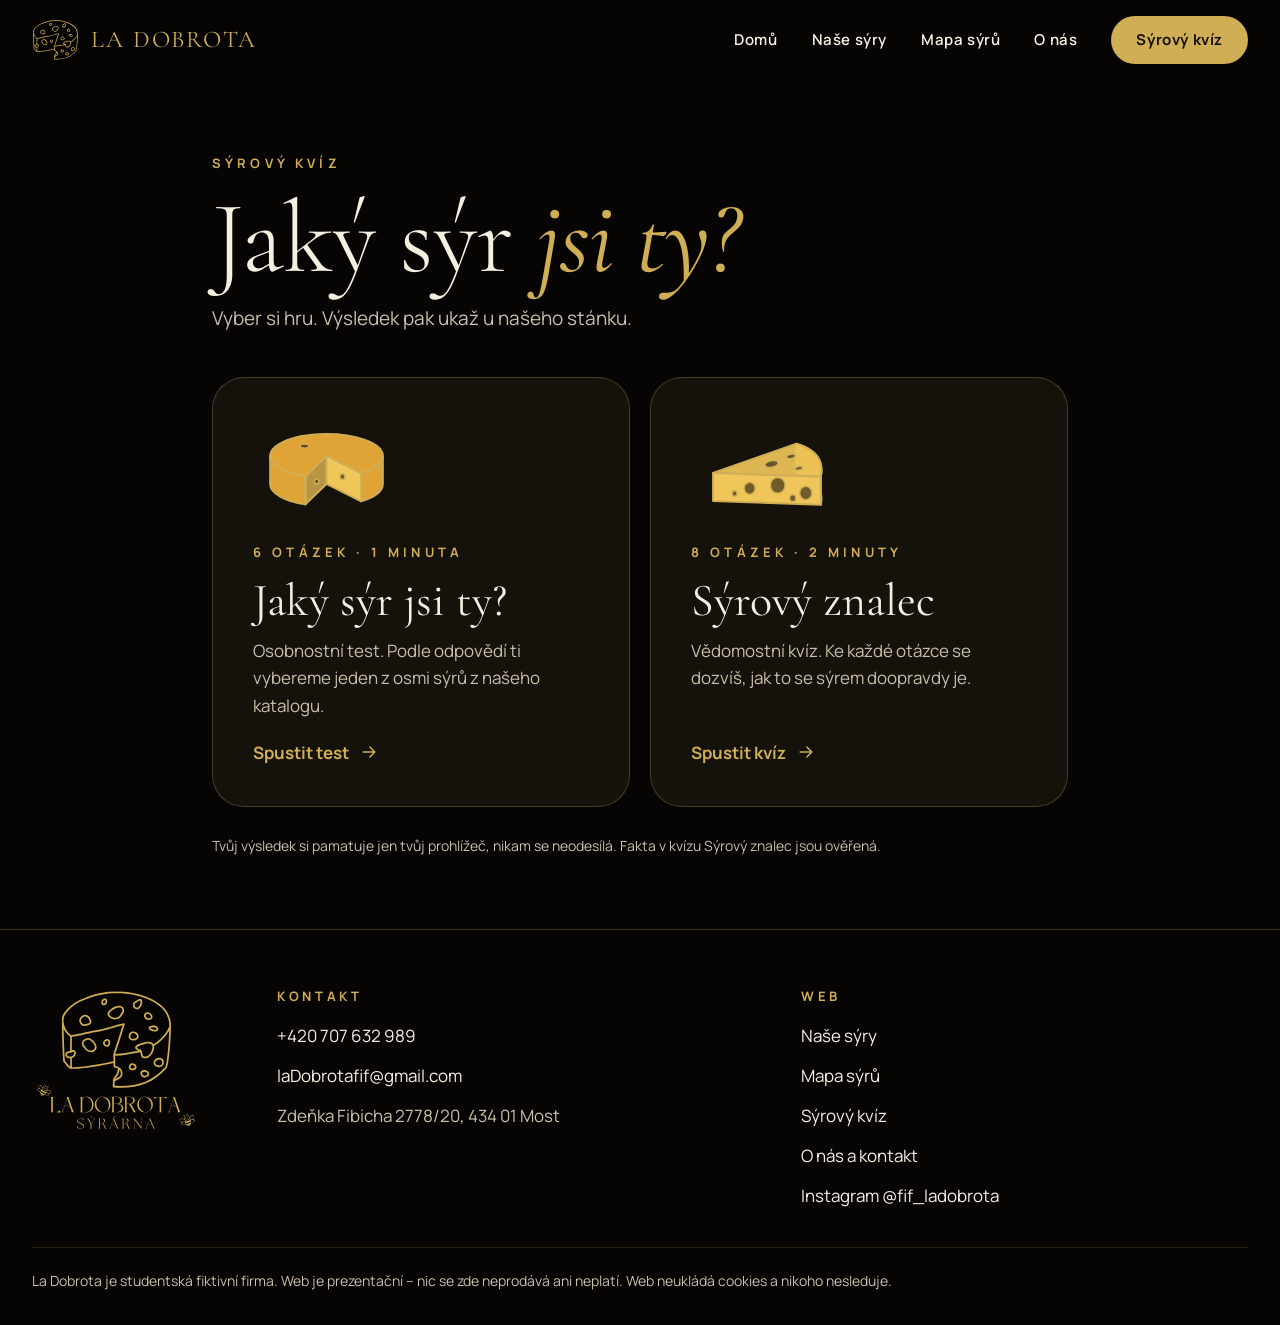
==== kviz/index.html @ 50d4733d "Build the La Dobrota site: 3D cheese, catalogue, map, quiz Multi-page static site for ladobrota.page" ====
<!doctype html>
<html lang="cs">
<head>
<meta charset="utf-8">
<meta name="viewport" content="width=device-width, initial-scale=1">
<title>Sýrový kvíz – La Dobrota</title>
<meta name="description" content="Jaký sýr jsi ty? Osobnostní test a vědomostní kvíz Sýrový znalec od sýrárny La Dobrota.">
<meta name="theme-color" content="#060504">
<link rel="canonical" href="https://ladobrota.pages.dev/kviz/">
<meta property="og:type" content="website">
<meta property="og:locale" content="cs_CZ">
<meta property="og:site_name" content="La Dobrota – sýrárna">
<meta property="og:title" content="Sýrový kvíz – La Dobrota">
<meta property="og:description" content="Jaký sýr jsi ty? Osobnostní test a vědomostní kvíz Sýrový znalec od sýrárny La Dobrota.">
<meta property="og:url" content="https://ladobrota.pages.dev/kviz/">
<meta property="og:image" content="https://ladobrota.pages.dev/assets/img/og.png">
<link rel="icon" href="/favicon.svg" type="image/svg+xml">
<link rel="apple-touch-icon" href="/apple-touch-icon.png">
<link rel="preload" href="/assets/fonts/cormorant-garamond-latin.woff2" as="font" type="font/woff2" crossorigin>
<link rel="preload" href="/assets/fonts/manrope-latin.woff2" as="font" type="font/woff2" crossorigin>
<link rel="stylesheet" href="/assets/css/style.css">
<script src="/assets/js/boot.js"></script>
<script type="module" src="/assets/js/site.js"></script>
<script type="module" src="/assets/js/kviz.js"></script>
</head>
<body>
<a class="skip" href="#obsah">Přeskočit na obsah</a>
<header class="site-header">
  <div class="wrap site-header__in">
    <a class="brand" href="/" aria-label="La Dobrota – domů"><img src="/assets/img/logo-mark.svg" alt="" width="47" height="42"><span>LA DOBROTA</span></a>
    <button class="menu-btn" type="button" aria-expanded="false" aria-controls="menu" aria-label="Otevřít menu"><span></span><span></span></button>
    <nav class="nav" id="menu" aria-label="Hlavní menu">
      <a href="/">Domů</a>
      <a href="/syry/">Naše sýry</a>
      <a href="/mapa/">Mapa sýrů</a>
      <a href="/o-nas/">O nás</a>
      <a class="btn btn--gold btn--sm" href="/kviz/">Sýrový kvíz</a>
    </nav>
  </div>
</header>
<main id="obsah">
<section class="wrap quiz page-head">
  <div class="load">
    <p class="eyebrow">Sýrový kvíz</p>
    <h1 class="display">Jaký sýr <em>jsi ty?</em></h1>
    <p class="lead">Vyber si hru. Výsledek pak ukaž u našeho stánku.</p>
  </div>
</section>

<section class="wrap quiz" id="quiz" aria-live="polite">
  <noscript><p class="note">Kvíz potřebuje JavaScript. Zapni ho prosím v prohlížeči.</p></noscript>
</section>

<section class="wrap quiz">
  <p class="note">Tvůj výsledek si pamatuje jen tvůj prohlížeč, nikam se neodesílá. Fakta v kvízu Sýrový znalec jsou ověřená.</p>
</section>
</main>
<footer class="site-footer">
  <div class="wrap site-footer__in">
    <img class="site-footer__logo" src="/assets/img/logo-full.svg" alt="La Dobrota – sýrárna" width="168" height="148" loading="lazy">
    <div>
      <h2>Kontakt</h2>
      <ul>
        <li><a href="tel:+420707632989">+420 707 632 989</a></li>
        <li><a href="mailto:laDobrotafif@gmail.com">laDobrotafif@gmail.com</a></li>
        <li><span>Zdeňka Fibicha 2778/20, 434 01 Most</span></li>
      </ul>
    </div>
    <div>
      <h2>Web</h2>
      <ul>
        <li><a href="/syry/">Naše sýry</a></li>
        <li><a href="/mapa/">Mapa sýrů</a></li>
        <li><a href="/kviz/">Sýrový kvíz</a></li>
        <li><a href="/o-nas/">O nás a kontakt</a></li>
        <li><a href="https://www.instagram.com/fif_ladobrota" rel="noopener">Instagram @fif_ladobrota</a></li>
      </ul>
    </div>
    <p class="site-footer__note">La Dobrota je studentská fiktivní firma. Web je prezentační – nic se zde neprodává ani neplatí. Web neukládá cookies a nikoho nesleduje.</p>
  </div>
</footer>
</body>
</html>
---- assets/css/style.css ----
/* La Dobrota — sýrárna. Černá, zlatá a tenká antikva podle vizitky. */

@font-face { font-family: 'Cormorant Garamond'; font-style: normal; font-weight: 300 700; font-display: swap;
  src: url('/assets/fonts/cormorant-garamond-latin-ext.woff2') format('woff2');
  unicode-range: U+0100-02BA, U+02BD-02C5, U+02C7-02CC, U+02CE-02D7, U+02DD-02FF, U+0304, U+0308, U+0329, U+1D00-1DBF, U+1E00-1E9F, U+1EF2-1EFF, U+2020, U+20A0-20AB, U+20AD-20C4, U+2113, U+2C60-2C7F, U+A720-A7FF; }
@font-face { font-family: 'Cormorant Garamond'; font-style: normal; font-weight: 300 700; font-display: swap;
  src: url('/assets/fonts/cormorant-garamond-latin.woff2') format('woff2');
  unicode-range: U+0000-00FF, U+0131, U+0152-0153, U+02BB-02BC, U+02C6, U+02DA, U+02DC, U+0304, U+0308, U+0329, U+2000-206F, U+20AC, U+2122, U+2191, U+2193, U+2212, U+2215, U+FEFF, U+FFFD; }
@font-face { font-family: 'Cormorant Garamond'; font-style: italic; font-weight: 300 700; font-display: swap;
  src: url('/assets/fonts/cormorant-garamond-italic-latin-ext.woff2') format('woff2');
  unicode-range: U+0100-02BA, U+02BD-02C5, U+02C7-02CC, U+02CE-02D7, U+02DD-02FF, U+0304, U+0308, U+0329, U+1D00-1DBF, U+1E00-1E9F, U+1EF2-1EFF, U+2020, U+20A0-20AB, U+20AD-20C4, U+2113, U+2C60-2C7F, U+A720-A7FF; }
@font-face { font-family: 'Cormorant Garamond'; font-style: italic; font-weight: 300 700; font-display: swap;
  src: url('/assets/fonts/cormorant-garamond-italic-latin.woff2') format('woff2');
  unicode-range: U+0000-00FF, U+0131, U+0152-0153, U+02BB-02BC, U+02C6, U+02DA, U+02DC, U+0304, U+0308, U+0329, U+2000-206F, U+20AC, U+2122, U+2191, U+2193, U+2212, U+2215, U+FEFF, U+FFFD; }
@font-face { font-family: 'Manrope'; font-style: normal; font-weight: 400 800; font-display: swap;
  src: url('/assets/fonts/manrope-latin-ext.woff2') format('woff2');
  unicode-range: U+0100-02BA, U+02BD-02C5, U+02C7-02CC, U+02CE-02D7, U+02DD-02FF, U+0304, U+0308, U+0329, U+1D00-1DBF, U+1E00-1E9F, U+1EF2-1EFF, U+2020, U+20A0-20AB, U+20AD-20C4, U+2113, U+2C60-2C7F, U+A720-A7FF; }
@font-face { font-family: 'Manrope'; font-style: normal; font-weight: 400 800; font-display: swap;
  src: url('/assets/fonts/manrope-latin.woff2') format('woff2');
  unicode-range: U+0000-00FF, U+0131, U+0152-0153, U+02BB-02BC, U+02C6, U+02DA, U+02DC, U+0304, U+0308, U+0329, U+2000-206F, U+20AC, U+2122, U+2191, U+2193, U+2212, U+2215, U+FEFF, U+FFFD; }

:root {
  --bg: #060504;
  --panel: #15110B;
  --panel-deep: #0B0906;
  --gold: #D0AE56;
  --gold-hi: #E6CB85;
  --ivory: #F5EFE0;
  --text: #E4DCC9;
  --muted: #C9BFAA;
  --ink: #14100A;
  --ink-soft: #2A2114;
  --line: rgba(208, 174, 86, 0.28);
  --line-soft: rgba(208, 174, 86, 0.16);
  --serif: 'Cormorant Garamond', Georgia, 'Times New Roman', serif;
  --sans: 'Manrope', system-ui, -apple-system, 'Segoe UI', sans-serif;
  --wrap: 1280px;
  --pad: clamp(20px, 4vw, 32px);
  --radius: clamp(22px, 3vw, 32px);
  --ease: cubic-bezier(0.2, 0.7, 0.2, 1);
  color-scheme: dark;
}

@view-transition { navigation: auto; }

*, *::before, *::after { box-sizing: border-box; }
html { -webkit-text-size-adjust: 100%; scroll-behavior: smooth; }
body {
  margin: 0; min-height: 100svh; display: flex; flex-direction: column;
  background: var(--bg); color: var(--text);
  font-family: var(--sans); font-size: 17px; line-height: 1.6; font-variant-numeric: lining-nums;
  -webkit-font-smoothing: antialiased; overflow-x: hidden;
}
main { flex: 1; }
img, svg, canvas { display: block; max-width: 100%; }
h1, h2, h3, p { margin: 0; }
a { color: var(--gold); text-decoration: none; }
a:hover { color: var(--gold-hi); }
button { font: inherit; color: inherit; }
:focus-visible { outline: 2px solid var(--gold-hi); outline-offset: 3px; border-radius: 6px; }
::selection { background: var(--gold); color: var(--ink); }
[hidden] { display: none !important; }

.wrap { width: 100%; max-width: var(--wrap); margin-inline: auto; padding-inline: var(--pad); }
.skip { position: absolute; left: 12px; top: -80px; z-index: 100; padding: 12px 20px; border-radius: 999px; background: var(--gold); color: var(--ink); font-weight: 700; }
.skip:focus { top: 12px; color: var(--ink); }
.sr { position: absolute; width: 1px; height: 1px; overflow: hidden; clip-path: inset(50%); white-space: nowrap; }

/* ---------- typography ---------- */
.eyebrow { font-size: 13px; font-weight: 700; letter-spacing: 0.32em; text-transform: uppercase; color: var(--gold); }
.display { font-family: var(--serif); font-weight: 300; font-size: clamp(52px, 9vw, 118px); line-height: 0.95; letter-spacing: -0.01em; color: var(--ivory); text-wrap: balance; }
.display em, .h2 em { font-style: italic; font-weight: 400; color: var(--gold); }
.h2 { font-family: var(--serif); font-weight: 300; font-size: clamp(40px, 5.4vw, 68px); line-height: 1; color: var(--ivory); text-wrap: balance; }
.lead { font-size: clamp(17px, 1.5vw, 19px); color: var(--muted); max-width: 30em; text-wrap: pretty; }

/* ---------- buttons ---------- */
.btn {
  display: inline-flex; align-items: center; justify-content: center; gap: 10px;
  min-height: 56px; padding: 0 34px; border-radius: 999px; border: 1px solid transparent;
  font-weight: 700; font-size: 16px; cursor: pointer; text-align: center;
  transition: transform 0.25s var(--ease), background-color 0.25s, color 0.25s, border-color 0.25s, box-shadow 0.25s;
}
.btn:hover { transform: translateY(-2px); }
.btn:active { transform: translateY(0) scale(0.98); }
.btn--gold { background: var(--gold); color: var(--ink); }
.btn--gold:hover { background: var(--gold-hi); color: var(--ink); box-shadow: 0 10px 30px rgba(208, 174, 86, 0.25); }
.btn--line { border-color: var(--gold); color: var(--gold); background: transparent; }
.btn--line:hover { background: rgba(208, 174, 86, 0.12); color: var(--gold-hi); }
.btn--dark { background: var(--bg); color: var(--gold-hi); }
.btn--dark:hover { color: var(--ivory); box-shadow: 0 10px 30px rgba(6, 5, 4, 0.35); }
.btn--ink { border-color: var(--ink); color: var(--ink); background: transparent; }
.btn--ink:hover { background: rgba(20, 16, 10, 0.1); color: var(--ink); }
.btn--sm { min-height: 48px; padding: 0 24px; font-size: 15px; }
.btn-row { display: flex; flex-wrap: wrap; gap: 14px; }
.link-arrow { display: inline-flex; align-items: center; gap: 10px; min-height: 48px; font-weight: 700; }
.link-arrow svg { transition: transform 0.25s var(--ease); }
.link-arrow:hover svg { transform: translateX(5px); }

.chips { display: flex; flex-wrap: wrap; gap: 10px; }
.chip {
  min-height: 48px; padding: 0 22px; border-radius: 999px; border: 1px solid var(--gold);
  background: transparent; color: var(--gold); font-weight: 700; font-size: 15px; cursor: pointer;
  transition: background-color 0.2s, color 0.2s, transform 0.2s var(--ease);
}
.chip:hover { background: rgba(208, 174, 86, 0.12); }
.chip[aria-pressed='true'], .chip[aria-selected='true'] { background: var(--gold); color: var(--ink); }
.tag { display: inline-block; padding: 7px 15px; border-radius: 999px; background: rgba(208, 174, 86, 0.14); color: var(--gold-hi); font-size: 14px; font-weight: 600; }

/* ---------- header ---------- */
.site-header { position: sticky; top: 0; z-index: 50; background: rgba(6, 5, 4, 0.82); -webkit-backdrop-filter: blur(14px); backdrop-filter: blur(14px); border-bottom: 1px solid transparent; transition: border-color 0.3s; }
.site-header.is-stuck { border-bottom-color: var(--line-soft); }
.site-header__in { min-height: 80px; display: flex; align-items: center; justify-content: space-between; gap: 24px; }
.brand { display: flex; align-items: center; gap: 12px; min-height: 48px; color: var(--gold); }
.brand img { height: 42px; width: auto; transition: transform 0.5s var(--ease); }
.brand:hover img { transform: rotate(-8deg) scale(1.06); }
.brand span { font-family: var(--serif); font-size: 24px; letter-spacing: 0.08em; white-space: nowrap; }
.nav { display: flex; align-items: center; gap: 34px; font-size: 15px; font-weight: 600; letter-spacing: 0.04em; }
.nav a:not(.btn) { position: relative; color: var(--ivory); padding: 12px 0; }
.nav a:not(.btn)::after { content: ''; position: absolute; left: 0; right: 0; bottom: 6px; height: 1px; background: var(--gold); transform: scaleX(0); transform-origin: left; transition: transform 0.3s var(--ease); }
.nav a:not(.btn):hover::after, .nav a[aria-current='page']::after { transform: scaleX(1); }
.nav a:not(.btn)[aria-current='page'] { color: var(--gold); }
.menu-btn { display: none; width: 48px; height: 48px; border-radius: 50%; border: 1px solid rgba(208, 174, 86, 0.5); background: transparent; cursor: pointer; align-items: center; justify-content: center; }
.menu-btn span { display: block; width: 20px; height: 1.8px; background: var(--gold); border-radius: 2px; transition: transform 0.3s var(--ease), opacity 0.2s; }
.menu-btn span + span { margin-top: 6px; }
.menu-open .menu-btn span:first-child { transform: translateY(3.9px) rotate(45deg); }
.menu-open .menu-btn span:last-child { transform: translateY(-3.9px) rotate(-45deg); }

@media (max-width: 860px) {
  .site-header__in { min-height: 68px; }
  .menu-btn { display: flex; flex-direction: column; }
  .nav {
    position: fixed; top: 68px; left: 0; right: 0; height: calc(100vh - 68px); height: calc(100dvh - 68px); z-index: 49; flex-direction: column; align-items: stretch; gap: 0;
    padding: 12px var(--pad) 32px; background: var(--bg); overflow-y: auto;
    opacity: 0; visibility: hidden; transform: translateY(-12px); transition: opacity 0.25s, transform 0.3s var(--ease), visibility 0.25s;
  }
  .menu-open .nav { opacity: 1; visibility: visible; transform: none; }
  .nav a:not(.btn) { font-family: var(--serif); font-weight: 400; font-size: 40px; letter-spacing: 0; line-height: 1.1; padding: 16px 0; border-bottom: 1px solid var(--line-soft); }
  .nav a:not(.btn)::after { display: none; }
  .nav .btn { margin-top: 28px; }
  .menu-open { overflow: hidden; }
}

/* ---------- hero ---------- */
.hero { padding-block: clamp(24px, 5vw, 56px) clamp(48px, 7vw, 88px); display: grid; grid-template-columns: minmax(0, 1fr) minmax(0, 1.05fr); align-items: center; gap: clamp(24px, 4vw, 56px); }
.hero__text { display: flex; flex-direction: column; gap: clamp(18px, 2.4vw, 28px); }
@media (max-width: 900px) {
  .hero { display: flex; flex-direction: column; align-items: stretch; gap: 18px; }
  .hero__text { display: contents; }
  .hero .stage { order: 3; }
  .hero .lead { order: 4; }
  .hero .btn-row { order: 5; }
  .hero .btn-row .btn { flex: 1 1 auto; }
}

.stage { display: flex; flex-direction: column; align-items: center; gap: 16px; }
.stage__view { position: relative; width: min(640px, 100%); aspect-ratio: 1 / 0.74; touch-action: pan-y; cursor: grab; -webkit-user-select: none; user-select: none; }
.stage__view.is-dragging { cursor: grabbing; }
.stage__view::before { content: ''; position: absolute; inset: 8% 4% 2%; border-radius: 50%; background: radial-gradient(closest-side, rgba(208, 174, 86, 0.2), rgba(208, 174, 86, 0) 72%); pointer-events: none; }
.stage__view canvas { position: absolute; inset: 0; width: 100%; height: 100%; }
.stage__fallback { position: absolute; inset: 6%; width: 88%; height: 88%; object-fit: contain; }
.stage__view.is-live .stage__fallback { display: none; }
.spot {
  position: absolute; left: 0; top: 0; width: 44px; height: 44px; margin: -22px 0 0 -22px; border-radius: 50%;
  border: 2px solid var(--gold); background: var(--bg); color: var(--gold); font-weight: 700; font-size: 15px; cursor: pointer;
  transition: opacity 0.2s, background-color 0.2s, color 0.2s, scale 0.2s var(--ease); will-change: transform;
}
.spot::after { content: ''; position: absolute; inset: -2px; border-radius: 50%; animation: pulse 2.4s ease-out infinite; }
.spot:hover { scale: 1.12; }
.spot[aria-pressed='true'] { background: var(--gold); color: var(--ink); }
.spot.is-hidden { opacity: 0; pointer-events: none; }
@keyframes pulse { 0% { box-shadow: 0 0 0 0 rgba(208, 174, 86, 0.6); } 100% { box-shadow: 0 0 0 16px rgba(208, 174, 86, 0); } }
.fact { width: min(540px, 100%); min-height: 128px; padding: 20px 24px; border-radius: 20px; background: var(--panel); border: 1px solid var(--line); display: flex; flex-direction: column; gap: 6px; }
.fact__q { font-family: var(--serif); font-size: 26px; line-height: 1.15; color: var(--gold); }
.fact__a { font-size: 16px; }
.fact.is-swap .fact__q, .fact.is-swap .fact__a { animation: rise 0.45s var(--ease) both; }
.stage__tools { display: flex; flex-wrap: wrap; align-items: center; justify-content: center; gap: 10px 18px; }
.hint { display: inline-flex; align-items: center; gap: 10px; font-size: 12px; letter-spacing: 0.14em; text-transform: uppercase; color: var(--muted); }

/* ---------- marquee ---------- */
.marquee { background: var(--gold); color: var(--ink); overflow: hidden; white-space: nowrap; padding: 16px 0; }
.marquee__track { display: inline-flex; gap: 44px; padding-left: 44px; font-family: var(--serif); font-size: clamp(20px, 2.4vw, 26px); letter-spacing: 0.18em; text-transform: uppercase; animation: slide 36s linear infinite; }
.marquee:hover .marquee__track { animation-play-state: paused; }
@keyframes slide { to { transform: translateX(-50%); } }

/* ---------- sections ---------- */
.section { padding-block: clamp(64px, 9vw, 112px); }
.section--tight { padding-block: 0 clamp(64px, 9vw, 112px); }
.section__head { display: flex; flex-wrap: wrap; align-items: flex-end; justify-content: space-between; gap: 20px 32px; margin-bottom: clamp(28px, 4vw, 48px); }
.section__head > div:not(.chips) { display: flex; flex-direction: column; gap: 12px; }
.panel { border-radius: var(--radius); background: var(--panel); border: 1px solid var(--line); }

.page-head { padding-block: clamp(40px, 6vw, 72px) clamp(28px, 4vw, 44px); display: flex; flex-wrap: wrap; align-items: flex-end; justify-content: space-between; gap: 20px 32px; }
.page-head > div { flex: 1 1 520px; min-width: 0; display: flex; flex-direction: column; gap: 16px; }
.page-head > .lead { flex: 0 1 380px; }
.page-head .display { font-size: clamp(50px, 8vw, 104px); }

/* taste switcher */
.taste { padding: clamp(24px, 4vw, 48px); display: grid; grid-template-columns: minmax(0, 400px) minmax(0, 1fr); align-items: center; gap: clamp(20px, 4vw, 48px); min-height: 400px; }
.taste__img { width: 100%; height: auto; aspect-ratio: 4 / 3; object-fit: contain; }
.taste__body { display: flex; flex-direction: column; align-items: flex-start; gap: 16px; }
.taste__name { font-family: var(--serif); font-weight: 400; font-size: clamp(36px, 4.4vw, 52px); line-height: 1; color: var(--ivory); }
.taste__tags { display: flex; flex-wrap: wrap; gap: 8px; }
.taste.is-swap .taste__img { animation: pop 0.55s var(--ease) both; }
.taste.is-swap .taste__body > * { animation: rise 0.5s var(--ease) both; }
.taste.is-swap .taste__body > :nth-child(2) { animation-delay: 0.05s; }
.taste.is-swap .taste__body > :nth-child(3) { animation-delay: 0.1s; }
.taste.is-swap .taste__body > :nth-child(4) { animation-delay: 0.15s; }
.taste.is-swap .taste__body > :nth-child(5) { animation-delay: 0.2s; }
@media (max-width: 720px) { .taste { grid-template-columns: minmax(0, 1fr); } .taste__img { max-width: 300px; margin-inline: auto; } }
@keyframes rise { from { opacity: 0; transform: translateY(14px); } to { opacity: 1; transform: none; } }
@keyframes pop { from { opacity: 0; transform: scale(0.86) rotate(-6deg); } to { opacity: 1; transform: none; } }

/* numbers */
.stats { display: grid; grid-template-columns: repeat(3, minmax(0, 1fr)); border-block: 1px solid var(--line); }
.stat { padding: clamp(28px, 4vw, 48px) 12px; text-align: center; }
.stat + .stat { border-left: 1px solid var(--line); }
.stat__n { font-family: var(--serif); font-weight: 300; font-size: clamp(64px, 10vw, 128px); line-height: 0.9; color: var(--gold); font-variant-numeric: tabular-nums; }
.stat__l { margin-top: 10px; font-size: 13px; font-weight: 700; letter-spacing: 0.26em; text-transform: uppercase; color: var(--muted); }
@media (max-width: 560px) { .stat__l { letter-spacing: 0.12em; font-size: 12px; } }

/* map teaser */
.split { display: grid; grid-template-columns: minmax(0, 1fr) minmax(0, 1fr); align-items: center; gap: clamp(24px, 5vw, 64px); }
.split__text { display: flex; flex-direction: column; align-items: flex-start; gap: 18px; }
.split__map { display: block; border-radius: var(--radius); border: 1px solid var(--line); background: var(--panel-deep); overflow: hidden; transition: border-color 0.3s, transform 0.5s var(--ease); }
.split__map:hover { border-color: var(--gold); transform: scale(1.015); }
.split__map img { width: 100%; height: auto; aspect-ratio: 800 / 780; }
@media (max-width: 800px) { .split { grid-template-columns: minmax(0, 1fr); } }

/* gold call to action */
.cta { border-radius: var(--radius); background: var(--gold); color: var(--ink); padding: clamp(32px, 5vw, 64px) clamp(24px, 4.5vw, 56px); display: flex; flex-wrap: wrap; align-items: center; justify-content: space-between; gap: 28px; position: relative; overflow: hidden; }
.cta > * { position: relative; }
.cta::before { content: ''; position: absolute; right: -60px; top: -80px; width: 320px; height: 320px; border-radius: 50%; border: 60px solid rgba(20, 16, 10, 0.06); }
.cta__text { flex: 1 1 440px; min-width: 0; display: flex; flex-direction: column; gap: 12px; }
.cta .eyebrow { color: var(--ink); }
.cta__title { font-family: var(--serif); font-weight: 400; font-size: clamp(44px, 6.4vw, 84px); line-height: 0.95; }
.cta p { color: var(--ink-soft); max-width: 30em; font-size: 18px; }

/* ---------- footer ---------- */
.site-footer { border-top: 1px solid var(--line); margin-top: clamp(40px, 6vw, 72px); }
.site-footer__in { padding-block: clamp(36px, 5vw, 56px) 32px; display: grid; grid-template-columns: auto 1fr 1fr; gap: 32px clamp(32px, 6vw, 96px); }
.site-footer__logo { height: 148px; width: auto; }
.site-footer h2 { font-family: var(--sans); font-size: 13px; font-weight: 700; letter-spacing: 0.28em; text-transform: uppercase; color: var(--gold); margin-bottom: 8px; }
.site-footer ul { list-style: none; margin: 0; padding: 0; }
.site-footer li a, .site-footer li span { display: inline-flex; align-items: center; min-height: 40px; color: var(--ivory); }
.site-footer li a:hover { color: var(--gold-hi); }
.site-footer li span { color: var(--muted); }
.site-footer__note { grid-column: 1 / -1; padding-top: 22px; border-top: 1px solid var(--line-soft); font-size: 14px; color: var(--muted); }
@media (max-width: 760px) { .site-footer__in { grid-template-columns: 1fr; } .site-footer__logo { height: 120px; } }

/* ---------- catalogue ---------- */
.cards { display: grid; grid-template-columns: repeat(auto-fill, minmax(min(250px, 100%), 1fr)); gap: 20px; margin-top: 28px; }
.card { perspective: 1200px; min-width: 0; }
.card__btn { display: block; width: 100%; height: 100%; padding: 0; border: 0; background: none; text-align: left; cursor: pointer; border-radius: 28px; }
.card__inner { display: grid; height: 100%; transform-style: preserve-3d; transition: transform 0.7s var(--ease); }
.card.is-open .card__inner { transform: rotateY(180deg); }
.card__face { grid-area: 1 / 1; min-width: 0; display: flex; flex-direction: column; gap: 12px; padding: 22px; border-radius: 28px; border: 1px solid var(--line); -webkit-backface-visibility: hidden; backface-visibility: hidden; }
.card__front { background: var(--panel); transition: border-color 0.3s, background-color 0.3s; }
.card__btn:hover .card__front { border-color: var(--gold); background: #1A150D; }
.card__back { background: var(--gold); color: var(--ink); transform: rotateY(180deg); border-color: var(--gold); }
.card__top { display: flex; align-items: baseline; justify-content: space-between; gap: 12px; }
.card__milk { font-size: 12px; font-weight: 700; letter-spacing: 0.28em; text-transform: uppercase; color: var(--gold); }
.card__num { font-family: var(--serif); font-size: 38px; line-height: 1; color: var(--gold); }
.card__img { width: 100%; max-width: 220px; height: auto; aspect-ratio: 4 / 3; object-fit: contain; margin: 4px auto; transition: transform 0.5s var(--ease); }
.card__btn:hover .card__img { transform: scale(1.07) rotate(-3deg); }
.card__name { font-family: var(--serif); font-size: 30px; line-height: 1.04; color: var(--ivory); margin-top: auto; }
.card__origin { font-size: 15px; color: var(--muted); }
.card__more { display: inline-flex; align-items: center; gap: 8px; padding-top: 12px; border-top: 1px solid var(--line-soft); font-size: 15px; font-weight: 700; color: var(--gold); }
.card__back .card__name { color: var(--ink); font-weight: 500; font-size: 27px; margin-top: 0; }
.card__text { font-size: 15px; line-height: 1.45; }
.card__fact { font-size: 14px; line-height: 1.4; padding: 10px 12px; border-radius: 12px; background: rgba(20, 16, 10, 0.1); }
.card__fact strong { display: block; font-size: 11px; letter-spacing: 0.18em; text-transform: uppercase; }
.card__meta { margin: auto 0 0; display: grid; gap: 0; }
.card__row { display: flex; align-items: baseline; justify-content: space-between; gap: 12px; padding: 8px 0; border-top: 1px solid rgba(20, 16, 10, 0.3); font-size: 14px; }
.card__row b { font-size: 11px; font-weight: 700; letter-spacing: 0.16em; text-transform: uppercase; }
.card__row span { text-align: right; }
.card__meta .price { font-family: var(--serif); font-weight: 600; font-size: 25px; line-height: 1; }
.card.is-enter { animation: rise 0.5s var(--ease) both; animation-delay: calc(var(--i, 0) * 35ms); }
.note { margin-top: 28px; font-size: 14px; color: var(--muted); }
@media (max-width: 599px) {
  .cards { gap: 14px; }
  .card__front { display: grid; grid-template-columns: 112px minmax(0, 1fr); grid-template-rows: auto auto 1fr auto; column-gap: 16px; row-gap: 4px; padding: 18px; }
  .card__top { grid-column: 2; }
  .card__img { grid-column: 1; grid-row: 1 / -1; align-self: center; margin: 0; max-width: 112px; }
  .card__name { grid-column: 2; font-size: 26px; margin-top: 0; }
  .card__origin { grid-column: 2; }
  .card__more { grid-column: 2; align-self: end; padding-top: 8px; }
  .card__num { font-size: 28px; }
  .card__face { border-radius: 22px; }
  .card__inner { display: block; transition: none; }
  .card.is-open .card__inner { transform: none; }
  .card__back { transform: none; -webkit-backface-visibility: visible; backface-visibility: visible; overflow: hidden; max-height: 0; padding: 0 18px; margin-top: 0; border-width: 0; opacity: 0; transition: max-height 0.5s var(--ease), padding 0.5s var(--ease), margin-top 0.5s var(--ease), opacity 0.35s; }
  .card.is-open .card__back { max-height: 560px; padding: 18px; margin-top: 8px; border-width: 1px; opacity: 1; }
  .card__back .card__name { display: none; }
  .card.is-open .card__front { border-color: var(--gold); }
  .card.is-open .card__more svg { transform: rotate(180deg); }
  .card__more svg { transition: transform 0.4s var(--ease); }
}

/* ---------- map ---------- */
.mapbox { padding: clamp(16px, 3vw, 32px); display: grid; grid-template-columns: minmax(0, 1.25fr) minmax(0, 1fr); align-items: center; gap: clamp(20px, 4vw, 40px); background: var(--panel-deep); margin-top: 24px; }
.map { position: relative; aspect-ratio: 800 / 780; }
.map svg, .map > img { position: absolute; inset: 0; width: 100%; height: 100%; -webkit-mask-image: radial-gradient(ellipse 64% 64% at 47% 56%, #000 70%, transparent 100%); mask-image: radial-gradient(ellipse 64% 64% at 47% 56%, #000 70%, transparent 100%); }
.map .land { fill: #1E1810; stroke: var(--bg); stroke-width: 1; }
.map .country { fill: var(--gold); fill-opacity: 0.4; stroke: var(--bg); stroke-width: 1; cursor: pointer; transition: fill-opacity 0.3s, fill 0.3s; }
.map .country:hover { fill-opacity: 0.7; }
.map .country.is-on { fill-opacity: 1; }
.pin { position: absolute; width: 44px; height: 44px; margin: -22px 0 0 -22px; border-radius: 50%; border: 2px solid var(--bg); background: var(--bg); color: var(--gold); font-weight: 700; font-size: 13px; letter-spacing: 0.04em; cursor: pointer; transition: transform 0.3s var(--ease), background-color 0.2s, color 0.2s; }
.pin:hover { transform: scale(1.14); }
.pin[aria-pressed='true'] { background: var(--ivory); color: var(--ink); transform: scale(1.18); }
.pin[aria-pressed='true']::after { content: ''; position: absolute; inset: -2px; border-radius: 50%; animation: pulse 2.2s ease-out infinite; }
.mapinfo { display: flex; flex-direction: column; gap: 18px; min-width: 0; }
.mapinfo__name { font-family: var(--serif); font-weight: 400; font-size: clamp(44px, 5vw, 68px); line-height: 1; color: var(--ivory); }
.mapinfo__list { list-style: none; margin: 0; padding: 0; display: flex; flex-direction: column; gap: 10px; }
.mapinfo.is-swap .mapinfo__head { animation: rise 0.4s var(--ease) both; }
.mapinfo.is-swap li { animation: rise 0.45s var(--ease) both; animation-delay: calc(var(--i, 0) * 50ms); }
.row { display: flex; align-items: center; gap: 16px; min-height: 76px; padding: 6px 18px 6px 10px; border-radius: 20px; background: var(--panel); border: 1px solid var(--line-soft); color: var(--ivory); transition: border-color 0.25s, transform 0.3s var(--ease); }
.row:hover { border-color: var(--gold); color: var(--ivory); transform: translateX(4px); }
.row img { width: 84px; height: 63px; flex: none; object-fit: contain; }
.row__name { display: block; font-family: var(--serif); font-size: 24px; line-height: 1.1; }
.row__milk { display: block; font-size: 12px; letter-spacing: 0.16em; text-transform: uppercase; color: var(--muted); }
@media (max-width: 860px) { .mapbox { grid-template-columns: minmax(0, 1fr); } }
@media (max-width: 599px) { .chips--scroll { flex-wrap: nowrap; overflow-x: auto; margin-inline: calc(var(--pad) * -1); padding: 2px var(--pad) 10px; scrollbar-width: none; } .chips--scroll::-webkit-scrollbar { display: none; } .chips--scroll .chip { flex: none; } .pin { width: 40px; height: 40px; margin: -20px 0 0 -20px; font-size: 12px; } }

/* ---------- quiz ---------- */
.quiz { max-width: 920px; }
#quiz { scroll-margin-top: 104px; min-height: 420px; }
.card { scroll-margin-top: 104px; }
.modes { display: grid; grid-template-columns: repeat(auto-fit, minmax(min(300px, 100%), 1fr)); gap: 20px; }
.mode { display: flex; flex-direction: column; align-items: flex-start; gap: 14px; padding: clamp(24px, 4vw, 40px); border-radius: var(--radius); border: 1px solid var(--line); background: var(--panel); text-align: left; cursor: pointer; transition: border-color 0.3s, transform 0.4s var(--ease), background-color 0.3s; }
.mode:hover { border-color: var(--gold); transform: translateY(-6px); background: #1A150D; }
.mode img { height: 110px; width: auto; transition: transform 0.5s var(--ease); }
.mode:hover img { transform: rotate(-6deg) scale(1.08); }
.mode__title { font-family: var(--serif); font-size: clamp(34px, 4vw, 46px); line-height: 1; color: var(--ivory); }
.mode__text { color: var(--muted); }
.mode__go { margin-top: auto; display: inline-flex; align-items: center; gap: 10px; font-weight: 700; color: var(--gold); padding-top: 6px; }
.last { margin-top: 20px; padding: 16px 22px; border-radius: 18px; border: 1px dashed var(--line); color: var(--muted); display: flex; flex-wrap: wrap; align-items: center; gap: 8px 14px; }
.last strong { color: var(--ivory); }

.qcard { padding: clamp(22px, 4vw, 48px); display: flex; flex-direction: column; gap: clamp(18px, 3vw, 28px); min-height: 560px; }
.qbar { display: flex; align-items: center; gap: 16px; }
.qbar__count { font-size: 14px; font-weight: 700; letter-spacing: 0.2em; color: var(--gold); white-space: nowrap; }
.qbar__track { flex: 1; height: 4px; border-radius: 2px; background: rgba(208, 174, 86, 0.2); overflow: hidden; }
.qbar__fill { height: 100%; width: 100%; background: var(--gold); border-radius: 2px; transform-origin: left; transform: scaleX(0); transition: transform 0.5s var(--ease); }
.qback { min-height: 44px; padding: 0 14px 0 8px; border: 0; background: none; color: var(--muted); font-weight: 600; font-size: 14px; cursor: pointer; display: inline-flex; align-items: center; gap: 6px; border-radius: 999px; }
.qback:hover { color: var(--gold-hi); }
.qback[disabled] { opacity: 0.35; cursor: default; }
.qtext { font-family: var(--serif); font-weight: 400; font-size: clamp(32px, 4.6vw, 54px); line-height: 1.05; color: var(--ivory); text-wrap: balance; }
.answers { display: flex; flex-direction: column; gap: 12px; margin-top: auto; }
.answer { display: flex; align-items: center; gap: 18px; min-height: 72px; padding: 12px 24px 12px 16px; border-radius: 20px; border: 1px solid rgba(208, 174, 86, 0.5); background: var(--bg); color: var(--ivory); font-weight: 600; font-size: clamp(16px, 1.6vw, 19px); text-align: left; cursor: pointer; transition: border-color 0.2s, background-color 0.2s, transform 0.25s var(--ease), color 0.2s; }
.answer:hover:not([disabled]) { border-color: var(--gold); background: #17120A; transform: translateX(6px); }
.answer__key { flex: none; width: 40px; height: 40px; border-radius: 50%; border: 1px solid var(--gold); color: var(--gold); display: flex; align-items: center; justify-content: center; font-size: 15px; font-weight: 700; transition: background-color 0.2s, color 0.2s; }
.answer.is-picked { border-color: var(--gold); background: var(--gold); color: var(--ink); }
.answer.is-picked .answer__key { background: var(--ink); color: var(--gold); border-color: var(--ink); }
.answer.is-right { border-color: #8FD19E; background: rgba(143, 209, 158, 0.14); }
.answer.is-right .answer__key { background: #8FD19E; border-color: #8FD19E; color: var(--ink); }
.answer.is-wrong { border-color: #F0A090; background: rgba(240, 160, 144, 0.1); }
.answer.is-wrong .answer__key { background: #F0A090; border-color: #F0A090; color: var(--ink); }
.answer[disabled] { cursor: default; }
.answer[disabled]:not(.is-right):not(.is-wrong):not(.is-picked) { opacity: 0.5; }
.explain { padding: 16px 20px; border-radius: 16px; background: rgba(208, 174, 86, 0.1); border: 1px solid var(--line-soft); display: flex; flex-wrap: wrap; align-items: center; justify-content: space-between; gap: 14px; animation: rise 0.4s var(--ease) both; }
.explain p { flex: 1 1 320px; }
.explain strong { color: var(--gold-hi); }
.q-in > .qtext, .q-in .answer { animation: slidein 0.5s var(--ease) both; }
.q-in .answer:nth-child(1) { animation-delay: 0.06s; } .q-in .answer:nth-child(2) { animation-delay: 0.12s; }
.q-in .answer:nth-child(3) { animation-delay: 0.18s; } .q-in .answer:nth-child(4) { animation-delay: 0.24s; }
.q-back > .qtext, .q-back .answer { animation: slideback 0.45s var(--ease) both; }
@keyframes slidein { from { opacity: 0; transform: translateX(36px); } to { opacity: 1; transform: none; } }
@keyframes slideback { from { opacity: 0; transform: translateX(-36px); } to { opacity: 1; transform: none; } }

.result { position: relative; overflow: hidden; border-radius: var(--radius); background: var(--gold); color: var(--ink); padding: clamp(24px, 4.5vw, 52px); display: grid; grid-template-columns: minmax(0, 1fr) minmax(0, 300px); align-items: center; gap: clamp(20px, 4vw, 44px); animation: pop 0.7s var(--ease) both; }
.result > * { position: relative; }
.result__body { display: flex; flex-direction: column; align-items: flex-start; gap: 16px; }
.result .eyebrow { color: var(--ink); }
.result__title { font-family: var(--serif); font-weight: 400; font-size: clamp(50px, 7.4vw, 96px); line-height: 0.92; }
.result__text { font-size: clamp(17px, 1.7vw, 20px); color: var(--ink-soft); max-width: 28em; }
.result__box { padding: 14px 18px; border-radius: 16px; background: rgba(6, 5, 4, 0.1); max-width: 30em; }
.result__box strong { display: block; font-size: 12px; letter-spacing: 0.2em; text-transform: uppercase; }
.result__side { display: flex; flex-direction: column; align-items: center; gap: 14px; text-align: center; font-weight: 700; }
.result__disc { width: 100%; max-width: 300px; aspect-ratio: 1; border-radius: 50%; background: var(--bg); display: flex; align-items: center; justify-content: center; animation: spinin 0.9s var(--ease) both 0.15s; }
.result__disc img { width: 76%; height: auto; }
.result__score { font-family: var(--serif); font-weight: 300; font-size: clamp(88px, 12vw, 150px); line-height: 0.85; color: var(--gold); }
.result__score small { font-size: 0.4em; color: var(--muted); }
@keyframes spinin { from { opacity: 0; transform: scale(0.5) rotate(-40deg); } to { opacity: 1; transform: none; } }
@media (max-width: 720px) { .result { grid-template-columns: minmax(0, 1fr); } .result__side { order: -1; } .result__disc { max-width: 210px; } }
.confetti { position: absolute; inset: 0; width: 100%; height: 100%; pointer-events: none; }
.toast { position: fixed; left: 50%; bottom: 28px; z-index: 80; translate: -50% 0; padding: 14px 24px; border-radius: 999px; background: var(--ivory); color: var(--ink); font-weight: 700; box-shadow: 0 12px 40px rgba(0, 0, 0, 0.5); animation: rise 0.35s var(--ease) both; }

.qwrap { flex: 1; display: flex; flex-direction: column; gap: inherit; }
.tag--ink { background: rgba(20, 16, 10, 0.12); color: var(--ink); }
.result__next { font-size: 15px; color: var(--ink-soft); }
.link-btn { border: 0; background: none; padding: 0; color: var(--gold); cursor: pointer; }
.link-btn:hover { color: var(--gold-hi); }
.last .btn { margin-left: auto; }

/* ---------- about ---------- */
.legal { padding: clamp(22px, 3.5vw, 36px); display: flex; flex-direction: column; gap: 10px; }
.team { list-style: none; margin: 0; padding: 0; }
.cards { list-style: none; padding: 0; }
.team { display: grid; grid-template-columns: repeat(3, minmax(0, 1fr)); gap: clamp(12px, 2vw, 20px); }
@media (min-width: 640px) { .team { grid-template-columns: repeat(4, minmax(0, 1fr)); } }
@media (min-width: 1000px) { .team { grid-template-columns: repeat(6, minmax(0, 1fr)); } }
.member { display: flex; flex-direction: column; gap: 10px; }
.member__photo { aspect-ratio: 3 / 4; border-radius: 20px; border: 1px solid var(--line); background: var(--panel); display: flex; align-items: center; justify-content: center; overflow: hidden; position: relative; }
.member__photo img.ph { width: 46%; opacity: 0.5; }
.member__photo img.real { width: 100%; height: 100%; object-fit: cover; }
.member__photo span { position: absolute; left: 14px; top: 10px; font-family: var(--serif); font-size: 26px; color: var(--gold); }
.member__name { font-weight: 700; color: var(--ivory); line-height: 1.3; font-size: clamp(14px, 1.4vw, 17px); }
.member__role { font-size: clamp(12px, 1.2vw, 15px); color: var(--muted); line-height: 1.35; }
.fair { border-radius: var(--radius); background: var(--gold); color: var(--ink); padding: clamp(24px, 4vw, 40px); display: flex; flex-direction: column; gap: 14px; }
.fair .eyebrow { color: var(--ink); }
.fair__title { font-family: var(--serif); font-weight: 400; font-size: clamp(36px, 4.4vw, 52px); line-height: 1; }
.fair__tags { display: flex; flex-wrap: wrap; gap: 10px; font-weight: 700; }
.fair__tags span { padding: 10px 18px; border-radius: 999px; border: 1px solid var(--ink); }
.contact-grid { display: grid; grid-template-columns: repeat(auto-fit, minmax(min(400px, 100%), 1fr)); gap: 24px; align-items: start; }
.contacts { padding: clamp(12px, 3vw, 28px) clamp(20px, 3.5vw, 40px); }
.contacts a, .contacts div.line { display: flex; align-items: center; gap: 20px; min-height: 88px; color: var(--ivory); border-bottom: 1px solid var(--line-soft); transition: color 0.2s, padding-left 0.3s var(--ease); }
.contacts > :last-child { border-bottom: 0; }
.contacts a:hover { color: var(--gold-hi); padding-left: 8px; }
.contacts svg { flex: none; }
.contacts small { display: block; font-size: 12px; font-weight: 700; letter-spacing: 0.24em; text-transform: uppercase; color: var(--gold); }
.contacts b { display: block; font-family: var(--serif); font-weight: 400; font-size: clamp(22px, 2.6vw, 30px); line-height: 1.2; overflow-wrap: anywhere; }
.stack { display: flex; flex-direction: column; gap: 24px; }

/* ---------- 404 ---------- */
.lost { min-height: 62svh; display: flex; flex-direction: column; align-items: center; justify-content: center; gap: 22px; text-align: center; padding-block: 64px; }
.lost img { width: min(260px, 60%); animation: float 6s ease-in-out infinite; }
@keyframes float { 50% { transform: translateY(-14px) rotate(-3deg); } }

/* ---------- motion ---------- */
.reveal { transition: opacity 0.8s var(--ease), transform 0.8s var(--ease); transition-delay: calc(var(--d, 0) * 90ms); }
.js .reveal { opacity: 0; transform: translateY(26px); }
.js .reveal.is-in, .js.show-all .reveal { opacity: 1; transform: none; }
.load > * { animation: rise 0.9s var(--ease) both; }
.load > :nth-child(2) { animation-delay: 0.1s; } .load > :nth-child(3) { animation-delay: 0.2s; } .load > :nth-child(4) { animation-delay: 0.3s; }

@media (prefers-reduced-motion: reduce) {
  html { scroll-behavior: auto; }
  *, *::before, *::after { animation-duration: 0.01ms !important; animation-iteration-count: 1 !important; transition-duration: 0.01ms !important; }
  .marquee__track { animation: none; }
  .js .reveal { opacity: 1; transform: none; }
  @view-transition { navigation: none; }
}
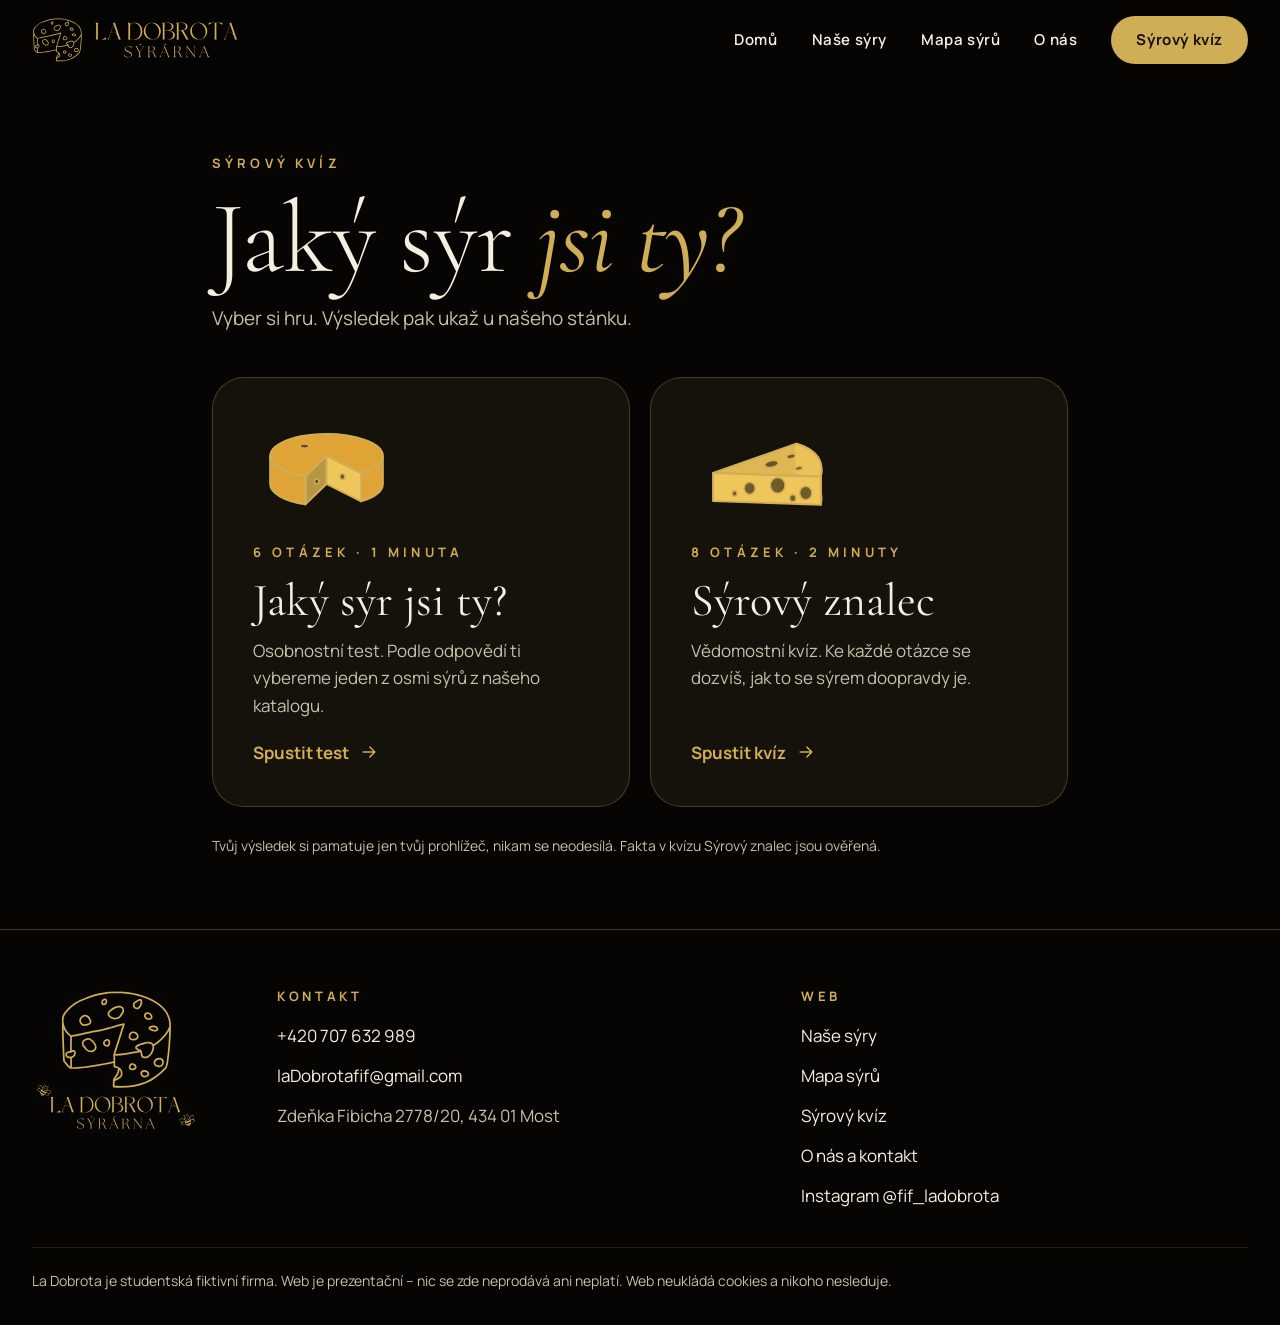
==== commit 577b59e8: "Use the original logo lettering in the header Co-Authored-By: Claude Fable 5.2 <noreply@anthropic.co" ====
--- a/kviz/index.html
+++ b/kviz/index.html
@@ -27,7 +27,7 @@
 <a class="skip" href="#obsah">Přeskočit na obsah</a>
 <header class="site-header">
   <div class="wrap site-header__in">
-    <a class="brand" href="/" aria-label="La Dobrota – domů"><img src="/assets/img/logo-mark.svg" alt="" width="47" height="42"><span>LA DOBROTA</span></a>
+    <a class="brand" href="/" aria-label="La Dobrota – domů"><img class="brand__mark" src="/assets/img/logo-mark.svg" alt="" width="47" height="42"><img class="brand__name" src="/assets/img/logo-name-syrarna.svg" alt="La Dobrota – sýrárna" width="142" height="36"></a>
     <button class="menu-btn" type="button" aria-expanded="false" aria-controls="menu" aria-label="Otevřít menu"><span></span><span></span></button>
     <nav class="nav" id="menu" aria-label="Hlavní menu">
       <a href="/">Domů</a>
--- a/assets/css/style.css
+++ b/assets/css/style.css
@@ -111,9 +111,9 @@
 .site-header.is-stuck { border-bottom-color: var(--line-soft); }
 .site-header__in { min-height: 80px; display: flex; align-items: center; justify-content: space-between; gap: 24px; }
 .brand { display: flex; align-items: center; gap: 12px; min-height: 48px; color: var(--gold); }
-.brand img { height: 42px; width: auto; transition: transform 0.5s var(--ease); }
-.brand:hover img { transform: rotate(-8deg) scale(1.06); }
-.brand span { font-family: var(--serif); font-size: 24px; letter-spacing: 0.08em; white-space: nowrap; }
+.brand__mark { height: 46px; width: auto; transition: transform 0.5s var(--ease); }
+.brand:hover .brand__mark { transform: rotate(-8deg) scale(1.06); }
+.brand__name { height: 36px; width: auto; }
 .nav { display: flex; align-items: center; gap: 34px; font-size: 15px; font-weight: 600; letter-spacing: 0.04em; }
 .nav a:not(.btn) { position: relative; color: var(--ivory); padding: 12px 0; }
 .nav a:not(.btn)::after { content: ''; position: absolute; left: 0; right: 0; bottom: 6px; height: 1px; background: var(--gold); transform: scaleX(0); transform-origin: left; transition: transform 0.3s var(--ease); }
@@ -127,6 +127,8 @@
 
 @media (max-width: 860px) {
   .site-header__in { min-height: 68px; }
+  .brand__mark { height: 40px; }
+  .brand__name { height: 31px; }
   .menu-btn { display: flex; flex-direction: column; }
   .nav {
     position: fixed; top: 68px; left: 0; right: 0; height: calc(100vh - 68px); height: calc(100dvh - 68px); z-index: 49; flex-direction: column; align-items: stretch; gap: 0;
@@ -196,7 +198,12 @@
 
 /* taste switcher */
 .taste { padding: clamp(24px, 4vw, 48px); display: grid; grid-template-columns: minmax(0, 400px) minmax(0, 1fr); align-items: center; gap: clamp(20px, 4vw, 48px); min-height: 400px; }
-.taste__img { width: 100%; height: auto; aspect-ratio: 4 / 3; object-fit: contain; }
+.pic { display: block; aspect-ratio: 4 / 3; overflow: hidden; }
+.pic img { width: 100%; height: 100%; object-fit: contain; }
+.pic--photo { background: var(--ivory); border-radius: 18px; }
+.pic--photo img { object-fit: cover; mix-blend-mode: multiply; }
+.taste__img { width: 100%; }
+.taste__img.pic--photo { border-radius: 24px; }
 .taste__body { display: flex; flex-direction: column; align-items: flex-start; gap: 16px; }
 .taste__name { font-family: var(--serif); font-weight: 400; font-size: clamp(36px, 4.4vw, 52px); line-height: 1; color: var(--ivory); }
 .taste__tags { display: flex; flex-wrap: wrap; gap: 8px; }
@@ -260,7 +267,7 @@
 .card__top { display: flex; align-items: baseline; justify-content: space-between; gap: 12px; }
 .card__milk { font-size: 12px; font-weight: 700; letter-spacing: 0.28em; text-transform: uppercase; color: var(--gold); }
 .card__num { font-family: var(--serif); font-size: 38px; line-height: 1; color: var(--gold); }
-.card__img { width: 100%; max-width: 220px; height: auto; aspect-ratio: 4 / 3; object-fit: contain; margin: 4px auto; transition: transform 0.5s var(--ease); }
+.card__img { width: 100%; max-width: 230px; margin: 4px auto; transition: transform 0.5s var(--ease); }
 .card__btn:hover .card__img { transform: scale(1.07) rotate(-3deg); }
 .card__name { font-family: var(--serif); font-size: 30px; line-height: 1.04; color: var(--ivory); margin-top: auto; }
 .card__origin { font-size: 15px; color: var(--muted); }
@@ -281,6 +288,7 @@
   .card__front { display: grid; grid-template-columns: 112px minmax(0, 1fr); grid-template-rows: auto auto 1fr auto; column-gap: 16px; row-gap: 4px; padding: 18px; }
   .card__top { grid-column: 2; }
   .card__img { grid-column: 1; grid-row: 1 / -1; align-self: center; margin: 0; max-width: 112px; }
+  .card__img.pic--photo { border-radius: 14px; }
   .card__name { grid-column: 2; font-size: 26px; margin-top: 0; }
   .card__origin { grid-column: 2; }
   .card__more { grid-column: 2; align-self: end; padding-top: 8px; }
@@ -315,7 +323,8 @@
 .mapinfo.is-swap li { animation: rise 0.45s var(--ease) both; animation-delay: calc(var(--i, 0) * 50ms); }
 .row { display: flex; align-items: center; gap: 16px; min-height: 76px; padding: 6px 18px 6px 10px; border-radius: 20px; background: var(--panel); border: 1px solid var(--line-soft); color: var(--ivory); transition: border-color 0.25s, transform 0.3s var(--ease); }
 .row:hover { border-color: var(--gold); color: var(--ivory); transform: translateX(4px); }
-.row img { width: 84px; height: 63px; flex: none; object-fit: contain; }
+.row__pic { width: 84px; flex: none; }
+.row__pic.pic--photo { border-radius: 10px; }
 .row__name { display: block; font-family: var(--serif); font-size: 24px; line-height: 1.1; }
 .row__milk { display: block; font-size: 12px; letter-spacing: 0.16em; text-transform: uppercase; color: var(--muted); }
 @media (max-width: 860px) { .mapbox { grid-template-columns: minmax(0, 1fr); } }
@@ -378,6 +387,8 @@
 .result__side { display: flex; flex-direction: column; align-items: center; gap: 14px; text-align: center; font-weight: 700; }
 .result__disc { width: 100%; max-width: 300px; aspect-ratio: 1; border-radius: 50%; background: var(--bg); display: flex; align-items: center; justify-content: center; animation: spinin 0.9s var(--ease) both 0.15s; }
 .result__disc img { width: 76%; height: auto; }
+.result__disc--photo { background: var(--ivory); overflow: hidden; }
+.result__disc--photo img { width: 100%; height: 100%; object-fit: cover; mix-blend-mode: multiply; scale: 0.82; }
 .result__score { font-family: var(--serif); font-weight: 300; font-size: clamp(88px, 12vw, 150px); line-height: 0.85; color: var(--gold); }
 .result__score small { font-size: 0.4em; color: var(--muted); }
 @keyframes spinin { from { opacity: 0; transform: scale(0.5) rotate(-40deg); } to { opacity: 1; transform: none; } }
